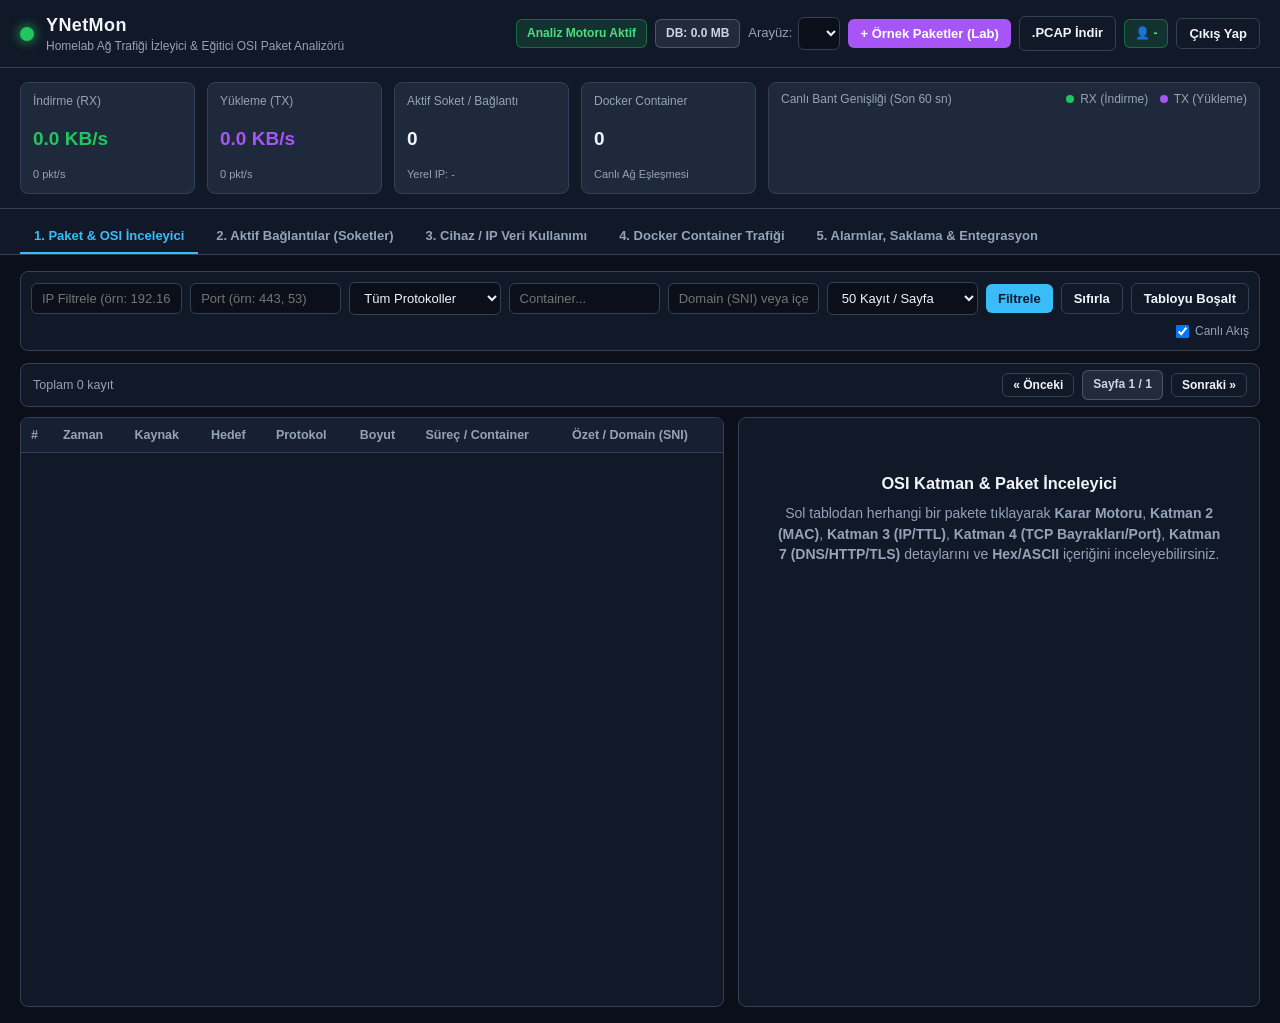
==== static/index.html @ 35a26003 "feat: add OSI packet inspector, auth security, threat decision engine, storage retention, and Bot Hu" ====
<!DOCTYPE html>
<html lang="tr">
<head>
  <meta charset="UTF-8" />
  <meta name="viewport" content="width=device-width, initial-scale=1.0" />
  <title>YNetMon | Homelab Ağ İzleme &amp; OSI Paket Analizörü</title>
  <link rel="stylesheet" href="/static/styles.css" />
</head>
<body>
  <header class="topbar">
    <div class="brand">
      <span class="logo-dot"></span>
      <div>
        <h1>YNetMon</h1>
        <p class="subtitle">Homelab Ağ Trafiği İzleyici &amp; Eğitici OSI Paket Analizörü</p>
      </div>
    </div>

    <div class="top-controls">
      <div id="captureBadge" class="badge badge-ok" title="Aktif trafik analiz modu">
        Analiz Motoru Aktif
      </div>
      <div id="storageBadge" class="badge badge-neutral" title="SQLite Veritabanı Boyutu ve Kayıt Sayısı">
        DB: 0.0 MB
      </div>
      <label class="iface-picker">
        <span>Arayüz:</span>
        <select id="ifaceSelect"></select>
      </label>
      <button id="btnLabTraffic" class="btn btn-accent" title="DNS, TCP 3'lü El Sıkışma, TLS SNI ve HTTP örnek paketleri üret">
        + Örnek Paketler (Lab)
      </button>
      <a href="/api/export/pcap?limit=300" class="btn btn-outline" download>
        .PCAP İndir
      </a>
      <span id="userBadge" class="badge badge-ok">👤 -</span>
      <button id="btnLogout" class="btn btn-outline" title="Güvenli Çıkış">Çıkış Yap</button>
    </div>
  </header>

  <section class="metrics-strip">
    <div class="metric-card">
      <span class="metric-label">İndirme (RX)</span>
      <strong id="metricRx" class="metric-val rx-color">0.0 KB/s</strong>
      <small id="metricRxPps">0 pkt/s</small>
    </div>
    <div class="metric-card">
      <span class="metric-label">Yükleme (TX)</span>
      <strong id="metricTx" class="metric-val tx-color">0.0 KB/s</strong>
      <small id="metricTxPps">0 pkt/s</small>
    </div>
    <div class="metric-card">
      <span class="metric-label">Aktif Soket / Bağlantı</span>
      <strong id="metricConns" class="metric-val">0</strong>
      <small id="metricLocalIp">Yerel IP: -</small>
    </div>
    <div class="metric-card">
      <span class="metric-label">Docker Container</span>
      <strong id="metricDocker" class="metric-val">0</strong>
      <small>Canlı Ağ Eşleşmesi</small>
    </div>
    <div class="chart-card">
      <div class="chart-header">
        <span>Canlı Bant Genişliği (Son 60 sn)</span>
        <span class="chart-legend"><i class="dot-rx"></i> RX (İndirme) <i class="dot-tx"></i> TX (Yükleme)</span>
      </div>
      <canvas id="bwChart" width="600" height="85"></canvas>
    </div>
  </section>

  <nav class="tabs">
    <button class="tab active" data-tab="tab-packets">1. Paket &amp; OSI İnceleyici</button>
    <button class="tab" data-tab="tab-connections">2. Aktif Bağlantılar (Soketler)</button>
    <button class="tab" data-tab="tab-devices">3. Cihaz / IP Veri Kullanımı</button>
    <button class="tab" data-tab="tab-docker">4. Docker Container Trafiği</button>
    <button class="tab" data-tab="tab-alerts">5. Alarmlar, Saklama &amp; Entegrasyon</button>
  </nav>

  <main class="content">
    <!-- TAB 1: PACKET & OSI INSPECTOR -->
    <section id="tab-packets" class="tab-panel active">
      <div class="filter-bar">
        <input type="text" id="filterIp" placeholder="IP Filtrele (örn: 192.168.1.1)" />
        <input type="number" id="filterPort" placeholder="Port (örn: 443, 53)" />
        <select id="filterProto">
          <option value="">Tüm Protokoller</option>
          <option value="TCP">TCP</option>
          <option value="UDP">UDP</option>
          <option value="DNS">DNS</option>
          <option value="TLS">TLS / HTTPS</option>
          <option value="HTTP">HTTP</option>
          <option value="SSH">SSH</option>
          <option value="ICMP">ICMP</option>
        </select>
        <input type="text" id="filterContainer" placeholder="Container..." />
        <input type="text" id="filterSearch" placeholder="Domain (SNI) veya içerik ara..." />
        <select id="pageSizeSelect" title="Sayfa başına gösterilecek paket sayısı">
          <option value="50" selected>50 Kayıt / Sayfa</option>
          <option value="100">100 Kayıt / Sayfa</option>
          <option value="150">150 Kayıt / Sayfa</option>
        </select>
        <button id="btnApplyFilter" class="btn btn-primary">Filtrele</button>
        <button id="btnClearFilter" class="btn btn-outline">Sıfırla</button>
        <button id="btnClearPackets" class="btn btn-outline" title="Kayıtlı paket geçmişini temizle">Tabloyu Boşalt</button>
        <label class="auto-scroll-toggle">
          <input type="checkbox" id="chkLiveStream" checked />
          <span id="liveStreamLabel">Canlı Akış</span>
        </label>
      </div>

      <div class="pagination-bar">
        <span id="packetCountInfo" class="muted">Toplam 0 kayıt</span>
        <div class="pagination-controls">
          <button id="btnPrevPage" class="btn btn-outline btn-sm" disabled>&laquo; Önceki</button>
          <span id="pageIndicator" class="badge badge-neutral">Sayfa 1 / 1</span>
          <button id="btnNextPage" class="btn btn-outline btn-sm" disabled>Sonraki &raquo;</button>
        </div>
      </div>

      <div class="inspector-split">
        <div class="packet-list-pane" id="packetListPane">
          <table class="data-table">
            <thead>
              <tr>
                <th>#</th>
                <th>Zaman</th>
                <th>Kaynak</th>
                <th>Hedef</th>
                <th>Protokol</th>
                <th>Boyut</th>
                <th>Süreç / Container</th>
                <th>Özet / Domain (SNI)</th>
              </tr>
            </thead>
            <tbody id="packetTableBody"></tbody>
          </table>
        </div>

        <div class="packet-detail-pane" id="packetDetailPane">
          <div class="detail-empty">
            <h3>OSI Katman &amp; Paket İnceleyici</h3>
            <p>Sol tablodan herhangi bir pakete tıklayarak <strong>Karar Motoru</strong>, <strong>Katman 2 (MAC)</strong>, <strong>Katman 3 (IP/TTL)</strong>, <strong>Katman 4 (TCP Bayrakları/Port)</strong>, <strong>Katman 7 (DNS/HTTP/TLS)</strong> detaylarını ve <strong>Hex/ASCII</strong> içeriğini inceleyebilirsiniz.</p>
          </div>
        </div>
      </div>
    </section>

    <!-- TAB 2: ACTIVE CONNECTIONS -->
    <section id="tab-connections" class="tab-panel">
      <div class="panel-header">
        <div>
          <h2>Aktif TCP / UDP Soket Bağlantıları</h2>
          <p class="muted">İşletim sistemi çekirdeğindeki anlık açık bağlantılar, ağ sağlayıcıları ve TCP durum (state) açıklamaları.</p>
        </div>
        <button id="btnRefreshConns" class="btn btn-primary">Yenile</button>
      </div>
      <div class="table-wrap table-scroll-bounded">
        <table class="data-table">
          <thead>
            <tr>
              <th>Protokol</th>
              <th>Yerel Adres</th>
              <th>Uzak Adres</th>
              <th>Sağlayıcı / Ağ</th>
              <th>Durum (TCP State)</th>
              <th>Eğitici Açıklama (Networking)</th>
              <th>Süreç (PID)</th>
              <th>Container</th>
            </tr>
          </thead>
          <tbody id="connTableBody"></tbody>
        </table>
      </div>
    </section>

    <!-- TAB 3: DEVICES / IP USAGE -->
    <section id="tab-devices" class="tab-panel">
      <div class="panel-header">
        <div>
          <h2>Cihaz / IP Bazlı Toplam Veri Kullanımı</h2>
          <p class="muted">SQLite veritabanında biriken IP bazlı gönderilen/alınan bayt, paket sayısı ve kullanılan protokoller.</p>
        </div>
        <div class="inline-controls">
          <input type="text" id="deviceSearch" placeholder="IP, Container veya Protokol ara..." />
          <button id="btnSearchDevices" class="btn btn-primary">Ara</button>
        </div>
      </div>
      <div class="table-wrap table-scroll-bounded">
        <table class="data-table">
          <thead>
            <tr>
              <th>IP Adresi</th>
              <th>MAC Adresi</th>
              <th>Container / Etiket</th>
              <th>Gönderilen (TX)</th>
              <th>Alınan (RX)</th>
              <th>Toplam Veri</th>
              <th>Paket (TX / RX)</th>
              <th>Protokoller</th>
              <th>Son Görülme</th>
              <th>İşlem</th>
            </tr>
          </thead>
          <tbody id="deviceTableBody"></tbody>
        </table>
      </div>
    </section>

    <!-- TAB 4: DOCKER CONTAINERS -->
    <section id="tab-docker" class="tab-panel">
      <div class="panel-header">
        <div>
          <h2>Docker Container Ağ Haritası ve Trafiği</h2>
          <p class="muted">Homelab üzerindeki aktif Docker container'ları, IP adresleri, port eşlemeleri ve canlı ağ/kaynak kullanımı.</p>
        </div>
        <button id="btnRefreshDocker" class="btn btn-primary">Container'ları Yenile</button>
      </div>
      <div id="dockerGrid" class="docker-grid"></div>
    </section>

    <!-- TAB 5: ALERTS, STORAGE & INTEGRATION -->
    <section id="tab-alerts" class="tab-panel">
      <div class="alerts-layout">
        <div class="settings-card">
          <h3>Karar Motoru, Saklama &amp; Bildirim Ayarları</h3>
          <form id="settingsForm">
            <h4 style="color:var(--accent);font-size:13px;">1. Merkezi Homelab Bot Gateway &amp; Dış Entegrasyon</h4>
            <div class="form-row">
              <label>
                <span>Bot Hub URL (Giden Bildirim Adresi)</span>
                <input type="url" id="setHubUrl" placeholder="http://127.0.0.1:9090/api/notify" />
              </label>
              <label>
                <span>Entegrasyon &amp; Bot Hub API Key (X-API-Key)</span>
                <input type="text" id="setHubApiKey" placeholder="En az 8 karakterli gizli anahtar" />
              </label>
            </div>
            <div class="osi-learn" style="font-size:11.5px;">
              🔗 <strong>Dış Servis / Bot Sorgu Uç Noktaları (<code>X-API-Key</code> başlığı ile):</strong><br/>
              • <code>GET /api/v1/integration/summary</code> (Anlık hız, bağlantı, DB ve son alarmlar)<br/>
              • <code>GET /api/v1/integration/alerts</code> (Son alarmlar listesi)<br/>
              • <code>GET /api/v1/integration/docker</code> (Çalışan container ağ istatistikleri)
            </div>

            <h4 style="color:var(--accent);font-size:13px;margin-top:4px;">2. Veri Saklama &amp; Disk Optimizasyonu</h4>
            <div class="form-row">
              <label>
                <span>Maksimum Paket Kaydı (100-10000)</span>
                <input type="number" id="setMaxPackets" min="100" max="10000" />
              </label>
              <label>
                <span>Saklama Süresi (Saat: 1-720)</span>
                <input type="number" step="1" id="setRetentionHours" min="1" max="720" />
              </label>
            </div>
            <div class="form-row">
              <label>
                <span>Aynı Akış Tekilleştirme Süresi (Sn: 0-600)</span>
                <input type="number" id="setFlowDedup" min="0" max="600" />
              </label>
              <label>
                <span>Veritabanı Bakımı</span>
                <button type="button" id="btnVacuumDb" class="btn btn-outline" style="width:100%;">Şimdi Optimize Et (Vacuum)</button>
              </label>
            </div>

            <h4 style="color:var(--accent);font-size:13px;margin-top:4px;">3. Doğrudan Telegram &amp; Signal Bildirimi</h4>
            <div class="form-row">
              <label>
                <span>Telegram Bot Token (@BotFather)</span>
                <input type="text" id="setTgToken" placeholder="123456:ABC-DEF..." />
              </label>
              <label>
                <span>Telegram Chat ID</span>
                <div style="display:flex;gap:6px;">
                  <input type="text" id="setTgChat" placeholder="123456789" style="width:100%;" />
                  <button type="button" id="btnDetectTgChat" class="btn btn-outline">Bul</button>
                </div>
              </label>
            </div>
            <div class="form-row">
              <label>
                <span>Signal Yöntemi</span>
                <select id="setSignalMode">
                  <option value="callmebot">CallMeBot (Ücretsiz)</option>
                  <option value="rest_api">Self-Hosted (signal-cli-rest-api)</option>
                </select>
              </label>
              <label>
                <span>Signal Telefon No / UUID</span>
                <input type="text" id="setSignalPhone" placeholder="+905551112233" />
              </label>
            </div>
            <div class="form-row">
              <label>
                <span>Signal API Key / Alıcı No</span>
                <input type="text" id="setSignalTarget" placeholder="API Key veya +905..." />
              </label>
              <label>
                <span>Signal REST URL (Self-Hosted)</span>
                <input type="url" id="setSignalApiUrl" placeholder="http://127.0.0.1:8080" />
              </label>
            </div>

            <h4 style="color:var(--accent);font-size:13px;margin-top:4px;">4. Karar Motoru, Beyaz Liste &amp; Eşikler</h4>
            <label>
              <span>Güvenilir IP Beyaz Listesi (Allowlist - Virgülle ayırın)</span>
              <input type="text" id="setAllowlistIps" placeholder="155.133.250.4, 192.168.1.50" />
            </label>
            <label>
              <span>Discord / Slack / Genel Webhook URL</span>
              <input type="url" id="setWebhookUrl" placeholder="https://discord.com/api/webhooks/..." />
            </label>
            <label>
              <span>İzlenen Kritik Portlar (Sadece dıştan gelen erişimde alarm verir)</span>
              <input type="text" id="setWatchedPorts" placeholder="21,22,23,3389,4444,5900" />
            </label>
            <div class="form-row">
              <label>
                <span>Bant Genişliği Alarm Eşiği (Mbps)</span>
                <input type="number" step="0.5" id="setBwThreshold" />
              </label>
              <label>
                <span>Port Tarama Eşiği (30 sn'de farklı yerel port)</span>
                <input type="number" id="setScanThreshold" />
              </label>
            </div>
            <div class="form-actions">
              <button type="submit" class="btn btn-primary">Ayarları Kaydet</button>
              <button type="button" id="btnTestWebhook" class="btn btn-accent">Test Bildirimi Gönder</button>
            </div>
            <p id="settingsStatus" class="status-msg"></p>
          </form>

          <hr style="border:none;border-top:1px solid var(--border);margin:18px 0;" />
          <h3>Hesap Güvenliği &amp; Şifre Değiştir</h3>
          <form id="passwordForm">
            <label>
              <span>Mevcut Şifre</span>
              <input type="password" id="curPassword" required minlength="8" autocomplete="current-password" />
            </label>
            <label>
              <span>Yeni Şifre (En az 8 karakter)</span>
              <input type="password" id="newPassword" required minlength="8" autocomplete="new-password" />
            </label>
            <div class="form-actions">
              <button type="submit" class="btn btn-primary">Şifreyi Güncelle</button>
            </div>
            <p id="passwordStatus" class="status-msg"></p>
          </form>
        </div>

        <div class="alerts-list-card">
          <div class="panel-header">
            <div>
              <h3>Doğrulanmış Alarmlar</h3>
              <p class="muted">Steam, Cloudflare, Google, yerel tarayıcı ve giden bağlantılar karar motoru tarafından otomatik filtrelenir.</p>
            </div>
            <div style="display:flex;gap:6px;flex-wrap:wrap;">
              <button id="btnClearAlerts" class="btn btn-outline">Alarmları Temizle</button>
              <button id="btnRefreshAlerts" class="btn btn-outline">Yenile</button>
            </div>
          </div>
          <div class="table-wrap table-scroll-bounded">
            <table class="data-table">
              <thead>
                <tr>
                  <th>Zaman</th>
                  <th>Seviye</th>
                  <th>Kural</th>
                  <th>Kaynak -&gt; Hedef</th>
                  <th>Açıklama</th>
                </tr>
              </thead>
              <tbody id="alertsTableBody"></tbody>
            </table>
          </div>
        </div>
      </div>
    </section>
  </main>

  <script src="/static/app.js"></script>
</body>
</html>
---- static/styles.css ----
:root {
  --bg-dark: #0b0f19;
  --bg-panel: #111827;
  --bg-card: #1e293b;
  --bg-hover: #283548;
  --border: #334155;
  --text-main: #f1f5f9;
  --text-muted: #94a3b8;
  --accent: #38bdf8;
  --rx-green: #22c55e;
  --tx-purple: #a855f7;
  --warn: #f59e0b;
  --danger: #ef4444;
}

* {
  box-sizing: border-box;
  margin: 0;
  padding: 0;
}

html, body {
  max-width: 100%;
  overflow-x: hidden;
  background: var(--bg-dark);
  color: var(--text-main);
  font-family: -apple-system, BlinkMacSystemFont, "Segoe UI", Roboto, Ubuntu, sans-serif;
  font-size: 14px;
  line-height: 1.45;
}

/* Header */
.topbar {
  display: flex;
  justify-content: space-between;
  align-items: center;
  padding: 12px 20px;
  background: var(--bg-panel);
  border-bottom: 1px solid var(--border);
  flex-wrap: wrap;
  gap: 12px;
}

.brand {
  display: flex;
  align-items: center;
  gap: 12px;
  min-width: 0;
}

.logo-dot {
  width: 14px;
  height: 14px;
  flex-shrink: 0;
  border-radius: 50%;
  background: var(--rx-green);
  box-shadow: 0 0 12px var(--rx-green);
}

.brand h1 {
  font-size: 18px;
  font-weight: 700;
  letter-spacing: 0.4px;
}

.subtitle {
  font-size: 12px;
  color: var(--text-muted);
}

.top-controls {
  display: flex;
  align-items: center;
  gap: 8px;
  flex-wrap: wrap;
}

.badge {
  padding: 5px 10px;
  border-radius: 6px;
  font-size: 12px;
  font-weight: 600;
  white-space: nowrap;
}

.badge-ok {
  background: rgba(34, 197, 94, 0.15);
  color: #4ade80;
  border: 1px solid rgba(34, 197, 94, 0.4);
}

.badge-warn {
  background: rgba(245, 158, 11, 0.15);
  color: #fbbf24;
  border: 1px solid rgba(245, 158, 11, 0.4);
}

.iface-picker {
  display: flex;
  align-items: center;
  gap: 6px;
  font-size: 13px;
  color: var(--text-muted);
}

input, select {
  width: 100%;
  min-width: 0;
  background: var(--bg-dark);
  color: var(--text-main);
  border: 1px solid var(--border);
  border-radius: 6px;
  padding: 7px 10px;
  font-size: 13px;
}

.iface-picker select {
  width: auto;
}

input:focus, select:focus {
  outline: none;
  border-color: var(--accent);
}

.btn {
  cursor: pointer;
  border: none;
  border-radius: 6px;
  padding: 7px 12px;
  font-size: 13px;
  font-weight: 600;
  text-decoration: none;
  display: inline-flex;
  align-items: center;
  justify-content: center;
  gap: 6px;
  white-space: nowrap;
  flex-shrink: 0;
  transition: opacity 0.15s;
}

.btn:hover {
  opacity: 0.9;
}

.btn-primary {
  background: var(--accent);
  color: #0f172a;
}

.btn-accent {
  background: var(--tx-purple);
  color: #fff;
}

.btn-outline {
  background: transparent;
  color: var(--text-main);
  border: 1px solid var(--border);
}

/* Metrics & Bandwidth Strip */
.metrics-strip {
  display: grid;
  grid-template-columns: repeat(4, minmax(135px, 175px)) minmax(280px, 1fr);
  gap: 12px;
  padding: 14px 20px;
  background: var(--bg-panel);
  border-bottom: 1px solid var(--border);
}

@media (max-width: 1200px) {
  .metrics-strip {
    grid-template-columns: repeat(4, 1fr);
  }
  .chart-card {
    grid-column: 1 / -1;
  }
}

@media (max-width: 680px) {
  .metrics-strip {
    grid-template-columns: repeat(2, 1fr);
    padding: 12px;
  }
  .topbar {
    padding: 12px;
  }
}

.metric-card {
  min-width: 0;
  background: var(--bg-card);
  border: 1px solid var(--border);
  border-radius: 8px;
  padding: 10px 12px;
  display: flex;
  flex-direction: column;
  justify-content: space-between;
}

.metric-label {
  font-size: 12px;
  color: var(--text-muted);
}

.metric-val {
  font-size: 19px;
  font-weight: 700;
  margin: 4px 0;
  white-space: nowrap;
  overflow: hidden;
  text-overflow: ellipsis;
}

.rx-color { color: var(--rx-green); }
.tx-color { color: var(--tx-purple); }

.metric-card small {
  font-size: 11px;
  color: var(--text-muted);
  white-space: nowrap;
  overflow: hidden;
  text-overflow: ellipsis;
}

.chart-card {
  min-width: 0;
  background: var(--bg-card);
  border: 1px solid var(--border);
  border-radius: 8px;
  padding: 8px 12px;
  display: flex;
  flex-direction: column;
}

.chart-header {
  display: flex;
  justify-content: space-between;
  flex-wrap: wrap;
  gap: 6px;
  font-size: 12px;
  color: var(--text-muted);
  margin-bottom: 4px;
}

.chart-legend i {
  display: inline-block;
  width: 8px;
  height: 8px;
  border-radius: 50%;
  margin-left: 8px;
  margin-right: 3px;
}

.dot-rx { background: var(--rx-green); }
.dot-tx { background: var(--tx-purple); }

#bwChart {
  width: 100%;
  height: 72px;
  display: block;
}

.hint-banner {
  background: rgba(56, 189, 248, 0.1);
  border-bottom: 1px solid rgba(56, 189, 248, 0.3);
  color: #bae6fd;
  padding: 8px 20px;
  font-size: 12px;
  word-break: break-word;
}

.hidden {
  display: none !important;
}

/* Navigation Tabs */
.tabs {
  display: flex;
  gap: 4px;
  padding: 10px 20px 0;
  background: var(--bg-panel);
  border-bottom: 1px solid var(--border);
  overflow-x: auto;
  -webkit-overflow-scrolling: touch;
}

.tab {
  background: transparent;
  color: var(--text-muted);
  border: none;
  border-bottom: 2px solid transparent;
  padding: 9px 14px;
  cursor: pointer;
  font-weight: 600;
  font-size: 13px;
  white-space: nowrap;
  flex-shrink: 0;
}

.tab.active {
  color: var(--accent);
  border-bottom-color: var(--accent);
}

.content {
  padding: 16px 20px;
  max-width: 100%;
}

@media (max-width: 680px) {
  .content {
    padding: 12px;
  }
}

.tab-panel {
  display: none;
  min-width: 0;
}

.tab-panel.active {
  display: block;
}

/* Filter Bar */
.filter-bar {
  display: flex;
  gap: 8px;
  flex-wrap: wrap;
  align-items: center;
  margin-bottom: 12px;
  background: var(--bg-panel);
  padding: 10px;
  border-radius: 8px;
  border: 1px solid var(--border);
}

.filter-bar input[type="text"],
.filter-bar input[type="number"],
.filter-bar select {
  flex: 1 1 145px;
  width: auto;
}

.auto-scroll-toggle {
  display: flex;
  align-items: center;
  gap: 6px;
  margin-left: auto;
  font-size: 12px;
  color: var(--text-muted);
  cursor: pointer;
  white-space: nowrap;
}

.auto-scroll-toggle input[type="checkbox"] {
  width: auto;
}

/* Packet & OSI Inspector Split View */
.inspector-split {
  display: grid;
  grid-template-columns: minmax(0, 1.35fr) minmax(0, 1fr);
  gap: 14px;
  height: calc(100vh - 310px);
  min-height: 460px;
}

@media (max-width: 1100px) {
  .inspector-split {
    grid-template-columns: 1fr;
    height: auto;
  }
  .packet-list-pane {
    max-height: 420px;
  }
  .packet-detail-pane {
    max-height: none;
  }
}

.packet-list-pane, .packet-detail-pane {
  min-width: 0;
  background: var(--bg-panel);
  border: 1px solid var(--border);
  border-radius: 8px;
  overflow: auto;
}

.packet-detail-pane {
  padding: 14px;
}

.detail-empty {
  color: var(--text-muted);
  padding: 40px 20px;
  text-align: center;
}

.detail-empty h3 {
  color: var(--text-main);
  margin-bottom: 8px;
}

/* Tables */
.table-wrap {
  width: 100%;
  min-width: 0;
  background: var(--bg-panel);
  border: 1px solid var(--border);
  border-radius: 8px;
  overflow-x: auto;
  -webkit-overflow-scrolling: touch;
}

.data-table {
  width: 100%;
  border-collapse: collapse;
  font-size: 12.5px;
}

.data-table th {
  position: sticky;
  top: 0;
  background: #172033;
  color: var(--text-muted);
  text-align: left;
  padding: 8px 10px;
  font-weight: 600;
  border-bottom: 1px solid var(--border);
  white-space: nowrap;
  z-index: 1;
}

.data-table td {
  padding: 7px 10px;
  border-bottom: 1px solid rgba(51, 65, 85, 0.5);
  white-space: nowrap;
}

.data-table tbody tr {
  cursor: pointer;
}

.data-table tbody tr:hover {
  background: var(--bg-hover);
}

.data-table tbody tr.selected {
  background: rgba(56, 189, 248, 0.18);
}

.proto-pill {
  display: inline-block;
  padding: 2px 7px;
  border-radius: 4px;
  font-size: 11px;
  font-weight: 700;
}

.proto-TCP { background: rgba(56, 189, 248, 0.2); color: #38bdf8; }
.proto-UDP { background: rgba(168, 85, 247, 0.2); color: #c084fc; }
.proto-DNS { background: rgba(34, 197, 94, 0.2); color: #4ade80; }
.proto-TLS, .proto-HTTPS { background: rgba(20, 184, 166, 0.2); color: #2dd4bf; }
.proto-HTTP { background: rgba(245, 158, 11, 0.2); color: #fbbf24; }
.proto-ICMP { background: rgba(239, 68, 68, 0.2); color: #f87171; }

/* OSI Layers */
.osi-layer {
  background: var(--bg-card);
  border: 1px solid var(--border);
  border-left: 4px solid var(--accent);
  border-radius: 6px;
  padding: 10px 12px;
  margin-bottom: 10px;
  word-break: break-word;
}

.osi-layer.l2 { border-left-color: #94a3b8; }
.osi-layer.l3 { border-left-color: #38bdf8; }
.osi-layer.l4 { border-left-color: #a855f7; }
.osi-layer.l7 { border-left-color: #22c55e; }

.osi-layer h4 {
  font-size: 13px;
  margin-bottom: 6px;
  color: var(--text-main);
}

.osi-kv {
  display: flex;
  flex-wrap: wrap;
  gap: 8px 16px;
  font-size: 12px;
  margin-bottom: 6px;
}

.osi-kv span strong {
  color: var(--accent);
}

.osi-learn {
  font-size: 12px;
  color: #cbd5e1;
  background: rgba(15, 23, 42, 0.6);
  padding: 6px 8px;
  border-radius: 4px;
  border-left: 2px solid var(--warn);
  word-break: break-word;
}

.flag-box {
  margin-top: 6px;
  display: flex;
  flex-direction: column;
  gap: 4px;
}

.flag-item {
  font-size: 11.5px;
  background: rgba(168, 85, 247, 0.12);
  border: 1px solid rgba(168, 85, 247, 0.3);
  padding: 4px 8px;
  border-radius: 4px;
}

.hex-viewer {
  background: #070a12;
  color: #38bdf8;
  font-family: "JetBrains Mono", "Fira Code", monospace;
  font-size: 11.5px;
  padding: 10px;
  border-radius: 6px;
  border: 1px solid var(--border);
  overflow-x: auto;
  white-space: pre;
}

.panel-header {
  display: flex;
  justify-content: space-between;
  align-items: center;
  margin-bottom: 12px;
  flex-wrap: wrap;
  gap: 10px;
}

.inline-controls {
  display: flex;
  align-items: center;
  gap: 8px;
  flex-wrap: wrap;
}

.inline-controls input {
  width: 240px;
  max-width: 100%;
}

.muted {
  color: var(--text-muted);
  font-size: 12.5px;
}

/* Docker Cards */
.docker-grid {
  display: grid;
  grid-template-columns: repeat(auto-fill, minmax(290px, 1fr));
  gap: 12px;
}

.docker-card {
  min-width: 0;
  background: var(--bg-panel);
  border: 1px solid var(--border);
  border-radius: 8px;
  padding: 14px;
  display: flex;
  flex-direction: column;
  gap: 8px;
  word-break: break-word;
}

.docker-card h4 {
  font-size: 15px;
  color: var(--accent);
}

/* Alerts & Settings Layout - Fully Responsive */
.alerts-layout {
  display: grid;
  grid-template-columns: minmax(340px, 480px) minmax(0, 1fr);
  gap: 16px;
  align-items: start;
}

@media (max-width: 1080px) {
  .alerts-layout {
    grid-template-columns: 1fr;
  }
}

.settings-card, .alerts-list-card {
  min-width: 0;
  width: 100%;
  background: var(--bg-panel);
  border: 1px solid var(--border);
  border-radius: 8px;
  padding: 16px;
}

.settings-card form {
  display: flex;
  flex-direction: column;
  gap: 12px;
  margin-top: 12px;
}

.settings-card label {
  display: flex;
  flex-direction: column;
  gap: 5px;
  font-size: 12.5px;
  color: var(--text-muted);
  min-width: 0;
}

.form-row {
  display: grid;
  grid-template-columns: repeat(auto-fit, minmax(185px, 1fr));
  gap: 10px;
}

.form-actions {
  display: flex;
  flex-wrap: wrap;
  gap: 8px;
  margin-top: 4px;
}

.status-msg {
  font-size: 12px;
  color: var(--rx-green);
  word-break: break-word;
}

/* Auth / Login styles */
.auth-body {
  display: flex;
  align-items: center;
  justify-content: center;
  min-height: 100vh;
  padding: 20px;
}

.auth-card {
  width: 100%;
  max-width: 400px;
  background: var(--bg-panel);
  border: 1px solid var(--border);
  border-radius: 10px;
  padding: 26px 24px;
  box-shadow: 0 12px 32px rgba(0, 0, 0, 0.45);
}

.auth-form {
  display: flex;
  flex-direction: column;
  gap: 14px;
}

.auth-form label {
  display: flex;
  flex-direction: column;
  gap: 5px;
  font-size: 13px;
  color: var(--text-muted);
}

.auth-error {
  background: rgba(239, 68, 68, 0.15);
  border: 1px solid rgba(239, 68, 68, 0.4);
  color: #fca5a5;
  padding: 8px 10px;
  border-radius: 6px;
  font-size: 12.5px;
}

/* Pagination, Neutral Badge & Bounded Scrollbars */
.badge-neutral {
  background: rgba(148, 163, 184, 0.14);
  color: #cbd5e1;
  border: 1px solid rgba(148, 163, 184, 0.35);
}

.btn-sm {
  padding: 4px 10px;
  font-size: 12px;
}

.pagination-bar {
  display: flex;
  justify-content: space-between;
  align-items: center;
  flex-wrap: wrap;
  gap: 8px;
  margin-bottom: 10px;
  padding: 6px 12px;
  background: var(--bg-panel);
  border: 1px solid var(--border);
  border-radius: 8px;
}

.pagination-controls {
  display: flex;
  align-items: center;
  gap: 8px;
}

.table-scroll-bounded {
  max-height: 580px;
  overflow-y: auto;
}

/* Custom Sleek Scrollbars */
::-webkit-scrollbar {
  width: 8px;
  height: 8px;
}

::-webkit-scrollbar-track {
  background: var(--bg-dark);
}

::-webkit-scrollbar-thumb {
  background: #334155;
  border-radius: 4px;
}

::-webkit-scrollbar-thumb:hover {
  background: #475569;
}
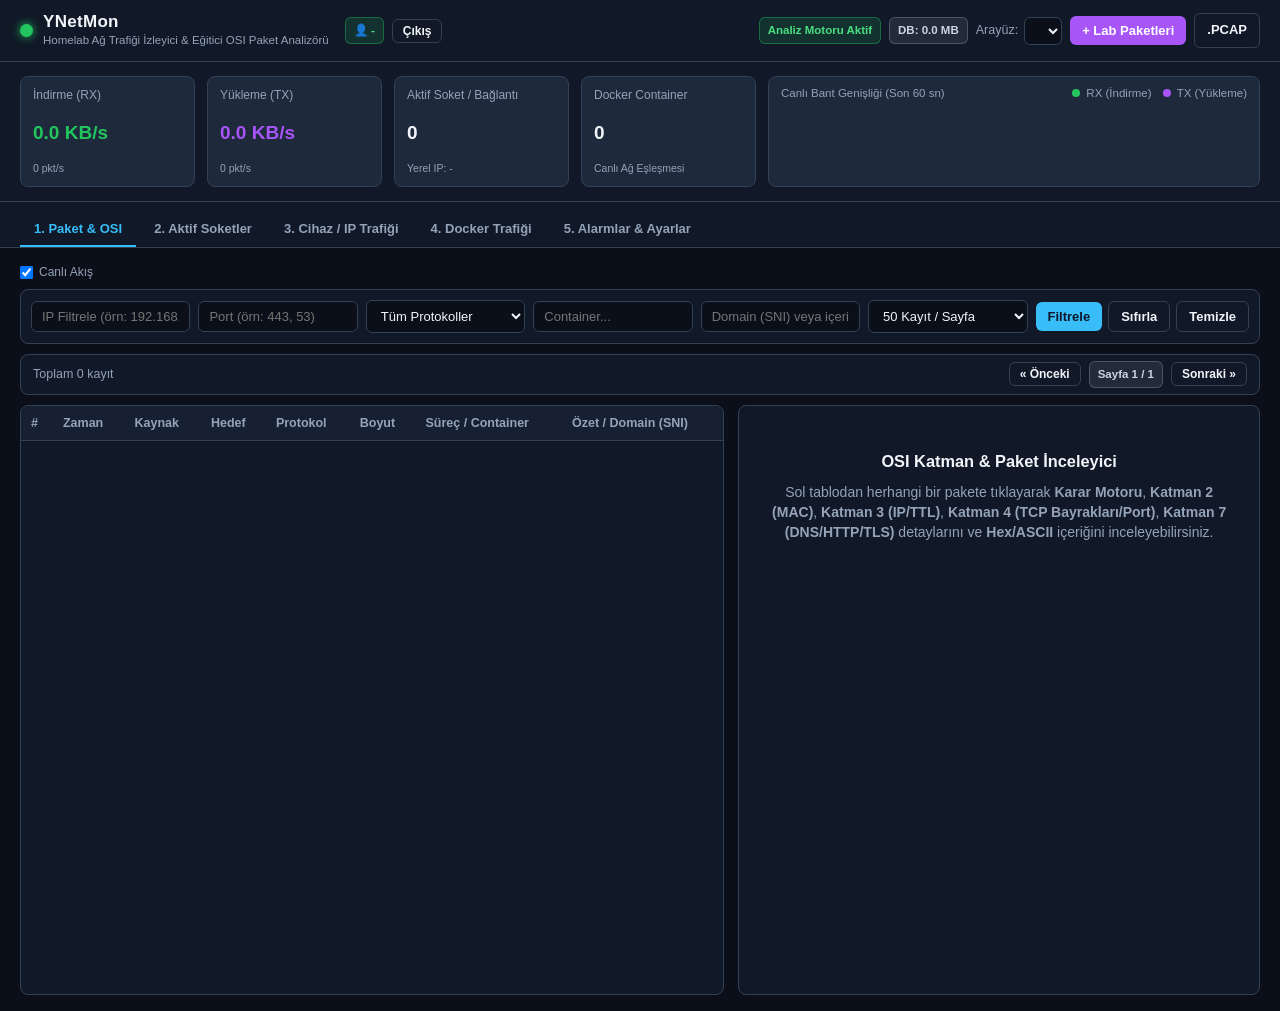
==== commit ace710be: "feat(ui): add mobile responsive layout and touch optimizations" ====
--- a/static/index.html
+++ b/static/index.html
@@ -8,33 +8,41 @@
 </head>
 <body>
   <header class="topbar">
-    <div class="brand">
-      <span class="logo-dot"></span>
-      <div>
-        <h1>YNetMon</h1>
-        <p class="subtitle">Homelab Ağ Trafiği İzleyici &amp; Eğitici OSI Paket Analizörü</p>
-      </div>
-    </div>
-
-    <div class="top-controls">
-      <div id="captureBadge" class="badge badge-ok" title="Aktif trafik analiz modu">
-        Analiz Motoru Aktif
-      </div>
-      <div id="storageBadge" class="badge badge-neutral" title="SQLite Veritabanı Boyutu ve Kayıt Sayısı">
-        DB: 0.0 MB
-      </div>
-      <label class="iface-picker">
-        <span>Arayüz:</span>
-        <select id="ifaceSelect"></select>
-      </label>
-      <button id="btnLabTraffic" class="btn btn-accent" title="DNS, TCP 3'lü El Sıkışma, TLS SNI ve HTTP örnek paketleri üret">
-        + Örnek Paketler (Lab)
-      </button>
-      <a href="/api/export/pcap?limit=300" class="btn btn-outline" download>
-        .PCAP İndir
-      </a>
-      <span id="userBadge" class="badge badge-ok">👤 -</span>
-      <button id="btnLogout" class="btn btn-outline" title="Güvenli Çıkış">Çıkış Yap</button>
+    <div class="topbar-main">
+      <div class="brand">
+        <span class="logo-dot"></span>
+        <div>
+          <h1>YNetMon</h1>
+          <p class="subtitle">Homelab Ağ Trafiği İzleyici &amp; Eğitici OSI Paket Analizörü</p>
+        </div>
+      </div>
+      <div class="user-actions">
+        <span id="userBadge" class="badge badge-ok">👤 -</span>
+        <button id="btnLogout" class="btn btn-outline btn-sm" title="Güvenli Çıkış">Çıkış</button>
+      </div>
+    </div>
+
+    <div class="topbar-sub">
+      <div class="badge-group">
+        <div id="captureBadge" class="badge badge-ok" title="Aktif trafik analiz modu">
+          Analiz Motoru Aktif
+        </div>
+        <div id="storageBadge" class="badge badge-neutral" title="SQLite Veritabanı Boyutu ve Kayıt Sayısı">
+          DB: 0.0 MB
+        </div>
+      </div>
+      <div class="actions-group">
+        <label class="iface-picker">
+          <span>Arayüz:</span>
+          <select id="ifaceSelect"></select>
+        </label>
+        <button id="btnLabTraffic" class="btn btn-accent" title="DNS, TCP 3'lü El Sıkışma, TLS SNI ve HTTP örnek paketleri üret">
+          + Lab Paketleri
+        </button>
+        <a href="/api/export/pcap?limit=300" class="btn btn-outline" download>
+          .PCAP
+        </a>
+      </div>
     </div>
   </header>
 
@@ -69,43 +77,52 @@
   </section>
 
   <nav class="tabs">
-    <button class="tab active" data-tab="tab-packets">1. Paket &amp; OSI İnceleyici</button>
-    <button class="tab" data-tab="tab-connections">2. Aktif Bağlantılar (Soketler)</button>
-    <button class="tab" data-tab="tab-devices">3. Cihaz / IP Veri Kullanımı</button>
-    <button class="tab" data-tab="tab-docker">4. Docker Container Trafiği</button>
-    <button class="tab" data-tab="tab-alerts">5. Alarmlar, Saklama &amp; Entegrasyon</button>
+    <button class="tab active" data-tab="tab-packets">1. Paket &amp; OSI</button>
+    <button class="tab" data-tab="tab-connections">2. Aktif Soketler</button>
+    <button class="tab" data-tab="tab-devices">3. Cihaz / IP Trafiği</button>
+    <button class="tab" data-tab="tab-docker">4. Docker Trafiği</button>
+    <button class="tab" data-tab="tab-alerts">5. Alarmlar &amp; Ayarlar</button>
   </nav>
 
   <main class="content">
     <!-- TAB 1: PACKET & OSI INSPECTOR -->
     <section id="tab-packets" class="tab-panel active">
-      <div class="filter-bar">
-        <input type="text" id="filterIp" placeholder="IP Filtrele (örn: 192.168.1.1)" />
-        <input type="number" id="filterPort" placeholder="Port (örn: 443, 53)" />
-        <select id="filterProto">
-          <option value="">Tüm Protokoller</option>
-          <option value="TCP">TCP</option>
-          <option value="UDP">UDP</option>
-          <option value="DNS">DNS</option>
-          <option value="TLS">TLS / HTTPS</option>
-          <option value="HTTP">HTTP</option>
-          <option value="SSH">SSH</option>
-          <option value="ICMP">ICMP</option>
-        </select>
-        <input type="text" id="filterContainer" placeholder="Container..." />
-        <input type="text" id="filterSearch" placeholder="Domain (SNI) veya içerik ara..." />
-        <select id="pageSizeSelect" title="Sayfa başına gösterilecek paket sayısı">
-          <option value="50" selected>50 Kayıt / Sayfa</option>
-          <option value="100">100 Kayıt / Sayfa</option>
-          <option value="150">150 Kayıt / Sayfa</option>
-        </select>
-        <button id="btnApplyFilter" class="btn btn-primary">Filtrele</button>
-        <button id="btnClearFilter" class="btn btn-outline">Sıfırla</button>
-        <button id="btnClearPackets" class="btn btn-outline" title="Kayıtlı paket geçmişini temizle">Tabloyu Boşalt</button>
-        <label class="auto-scroll-toggle">
-          <input type="checkbox" id="chkLiveStream" checked />
-          <span id="liveStreamLabel">Canlı Akış</span>
-        </label>
+      <div class="filter-wrapper">
+        <div class="filter-header-bar">
+          <button type="button" id="btnToggleFilters" class="btn btn-outline btn-sm filter-toggle-btn">
+            🔍 Filtreler
+          </button>
+          <label class="auto-scroll-toggle">
+            <input type="checkbox" id="chkLiveStream" checked />
+            <span id="liveStreamLabel">Canlı Akış</span>
+          </label>
+        </div>
+        <div class="filter-bar" id="packetFilterBar">
+          <input type="text" id="filterIp" placeholder="IP Filtrele (örn: 192.168.1.1)" />
+          <input type="number" id="filterPort" placeholder="Port (örn: 443, 53)" />
+          <select id="filterProto">
+            <option value="">Tüm Protokoller</option>
+            <option value="TCP">TCP</option>
+            <option value="UDP">UDP</option>
+            <option value="DNS">DNS</option>
+            <option value="TLS">TLS / HTTPS</option>
+            <option value="HTTP">HTTP</option>
+            <option value="SSH">SSH</option>
+            <option value="ICMP">ICMP</option>
+          </select>
+          <input type="text" id="filterContainer" placeholder="Container..." />
+          <input type="text" id="filterSearch" placeholder="Domain (SNI) veya içerik ara..." />
+          <select id="pageSizeSelect" title="Sayfa başına gösterilecek paket sayısı">
+            <option value="50" selected>50 Kayıt / Sayfa</option>
+            <option value="100">100 Kayıt / Sayfa</option>
+            <option value="150">150 Kayıt / Sayfa</option>
+          </select>
+          <div class="filter-actions">
+            <button id="btnApplyFilter" class="btn btn-primary">Filtrele</button>
+            <button id="btnClearFilter" class="btn btn-outline">Sıfırla</button>
+            <button id="btnClearPackets" class="btn btn-outline" title="Kayıtlı paket geçmişini temizle">Temizle</button>
+          </div>
+        </div>
       </div>
 
       <div class="pagination-bar">
@@ -177,11 +194,17 @@
     <section id="tab-devices" class="tab-panel">
       <div class="panel-header">
         <div>
-          <h2>Cihaz / IP Bazlı Toplam Veri Kullanımı</h2>
-          <p class="muted">SQLite veritabanında biriken IP bazlı gönderilen/alınan bayt, paket sayısı ve kullanılan protokoller.</p>
+          <h2>Yerel Ağ Cihazları ve Veri Kullanımı <span id="deviceStatsBadge" class="badge badge-ok">Aktif: - / Toplam: -</span></h2>
+          <p class="muted">Yerel ağdaki (LAN, Docker ve Tailscale) aktif cihazlar, donanım üreticileri, IP/MAC eşleşmeleri ve anlık veri kullanımı.</p>
         </div>
         <div class="inline-controls">
-          <input type="text" id="deviceSearch" placeholder="IP, Container veya Protokol ara..." />
+          <select id="deviceFilter" style="width: auto; min-width: 170px;">
+            <option value="active" selected>Yalnızca Aktif Cihazlar</option>
+            <option value="">Tüm Cihazlar (Aktif + Çevrimdışı)</option>
+            <option value="lan">Fiziksel LAN Cihazları</option>
+            <option value="docker">Docker Container'ları</option>
+          </select>
+          <input type="text" id="deviceSearch" placeholder="Cihaz Adı, IP veya Donanım ara..." />
           <button id="btnSearchDevices" class="btn btn-primary">Ara</button>
         </div>
       </div>
@@ -189,16 +212,16 @@
         <table class="data-table">
           <thead>
             <tr>
+              <th>Cihaz / İsim</th>
               <th>IP Adresi</th>
-              <th>MAC Adresi</th>
-              <th>Container / Etiket</th>
+              <th>Donanım / Üretici</th>
+              <th>Tür / Container</th>
+              <th>Durum</th>
               <th>Gönderilen (TX)</th>
               <th>Alınan (RX)</th>
               <th>Toplam Veri</th>
-              <th>Paket (TX / RX)</th>
-              <th>Protokoller</th>
               <th>Son Görülme</th>
-              <th>İşlem</th>
+              <th>İşlemler</th>
             </tr>
           </thead>
           <tbody id="deviceTableBody"></tbody>
--- a/static/styles.css
+++ b/static/styles.css
@@ -32,53 +32,100 @@
 /* Header */
 .topbar {
   display: flex;
-  justify-content: space-between;
-  align-items: center;
-  padding: 12px 20px;
+  flex-direction: column;
+  padding: 10px 16px;
   background: var(--bg-panel);
   border-bottom: 1px solid var(--border);
+  gap: 10px;
+}
+
+@media (min-width: 900px) {
+  .topbar {
+    flex-direction: row;
+    justify-content: space-between;
+    align-items: center;
+    padding: 12px 20px;
+  }
+}
+
+.topbar-main {
+  display: flex;
+  align-items: center;
+  justify-content: space-between;
+  width: 100%;
+}
+
+@media (min-width: 900px) {
+  .topbar-main {
+    width: auto;
+    gap: 16px;
+  }
+}
+
+.topbar-sub {
+  display: flex;
+  align-items: center;
   flex-wrap: wrap;
-  gap: 12px;
+  gap: 8px;
+  width: 100%;
+}
+
+@media (min-width: 900px) {
+  .topbar-sub {
+    width: auto;
+    justify-content: flex-end;
+  }
+}
+
+.badge-group, .actions-group, .user-actions {
+  display: flex;
+  align-items: center;
+  flex-wrap: wrap;
+  gap: 8px;
+}
+
+.user-actions {
+  flex-shrink: 0;
 }
 
 .brand {
   display: flex;
   align-items: center;
-  gap: 12px;
+  gap: 10px;
   min-width: 0;
 }
 
 .logo-dot {
-  width: 14px;
-  height: 14px;
+  width: 13px;
+  height: 13px;
   flex-shrink: 0;
   border-radius: 50%;
   background: var(--rx-green);
-  box-shadow: 0 0 12px var(--rx-green);
+  box-shadow: 0 0 10px var(--rx-green);
 }
 
 .brand h1 {
-  font-size: 18px;
+  font-size: 17px;
   font-weight: 700;
-  letter-spacing: 0.4px;
+  letter-spacing: 0.3px;
+  line-height: 1.2;
 }
 
 .subtitle {
-  font-size: 12px;
-  color: var(--text-muted);
-}
-
-.top-controls {
-  display: flex;
-  align-items: center;
-  gap: 8px;
-  flex-wrap: wrap;
+  font-size: 11.5px;
+  color: var(--text-muted);
+}
+
+@media (max-width: 600px) {
+  .subtitle {
+    display: none;
+  }
 }
 
 .badge {
-  padding: 5px 10px;
+  padding: 4px 8px;
   border-radius: 6px;
-  font-size: 12px;
+  font-size: 11.5px;
   font-weight: 600;
   white-space: nowrap;
 }
@@ -95,11 +142,17 @@
   border: 1px solid rgba(245, 158, 11, 0.4);
 }
 
+.badge-neutral {
+  background: rgba(148, 163, 184, 0.14);
+  color: #cbd5e1;
+  border: 1px solid rgba(148, 163, 184, 0.35);
+}
+
 .iface-picker {
   display: flex;
   align-items: center;
   gap: 6px;
-  font-size: 13px;
+  font-size: 12.5px;
   color: var(--text-muted);
 }
 
@@ -116,6 +169,8 @@
 
 .iface-picker select {
   width: auto;
+  padding: 5px 8px;
+  font-size: 12px;
 }
 
 input:focus, select:focus {
@@ -137,7 +192,7 @@
   gap: 6px;
   white-space: nowrap;
   flex-shrink: 0;
-  transition: opacity 0.15s;
+  transition: opacity 0.15s, background-color 0.15s;
 }
 
 .btn:hover {
@@ -179,13 +234,17 @@
   }
 }
 
-@media (max-width: 680px) {
+@media (max-width: 768px) {
   .metrics-strip {
     grid-template-columns: repeat(2, 1fr);
-    padding: 12px;
-  }
-  .topbar {
-    padding: 12px;
+    padding: 10px 12px;
+    gap: 8px;
+  }
+}
+
+@media (max-width: 440px) {
+  .metrics-strip {
+    grid-template-columns: repeat(2, 1fr);
   }
 }
 
@@ -194,31 +253,44 @@
   background: var(--bg-card);
   border: 1px solid var(--border);
   border-radius: 8px;
-  padding: 10px 12px;
+  padding: 8px 10px;
   display: flex;
   flex-direction: column;
   justify-content: space-between;
 }
 
 .metric-label {
-  font-size: 12px;
+  font-size: 11px;
   color: var(--text-muted);
 }
 
 .metric-val {
-  font-size: 19px;
+  font-size: 16px;
   font-weight: 700;
-  margin: 4px 0;
+  margin: 3px 0;
   white-space: nowrap;
   overflow: hidden;
   text-overflow: ellipsis;
 }
 
+@media (min-width: 769px) {
+  .metric-card {
+    padding: 10px 12px;
+  }
+  .metric-label {
+    font-size: 12px;
+  }
+  .metric-val {
+    font-size: 19px;
+    margin: 4px 0;
+  }
+}
+
 .rx-color { color: var(--rx-green); }
 .tx-color { color: var(--tx-purple); }
 
 .metric-card small {
-  font-size: 11px;
+  font-size: 10.5px;
   color: var(--text-muted);
   white-space: nowrap;
   overflow: hidden;
@@ -238,9 +310,10 @@
 .chart-header {
   display: flex;
   justify-content: space-between;
+  align-items: center;
   flex-wrap: wrap;
-  gap: 6px;
-  font-size: 12px;
+  gap: 4px;
+  font-size: 11.5px;
   color: var(--text-muted);
   margin-bottom: 4px;
 }
@@ -259,8 +332,14 @@
 
 #bwChart {
   width: 100%;
-  height: 72px;
+  height: 64px;
   display: block;
+}
+
+@media (min-width: 769px) {
+  #bwChart {
+    height: 72px;
+  }
 }
 
 .hint-banner {
@@ -280,11 +359,22 @@
 .tabs {
   display: flex;
   gap: 4px;
-  padding: 10px 20px 0;
+  padding: 8px 12px 0;
   background: var(--bg-panel);
   border-bottom: 1px solid var(--border);
   overflow-x: auto;
   -webkit-overflow-scrolling: touch;
+  scrollbar-width: none;
+}
+
+.tabs::-webkit-scrollbar {
+  display: none;
+}
+
+@media (min-width: 769px) {
+  .tabs {
+    padding: 10px 20px 0;
+  }
 }
 
 .tab {
@@ -292,12 +382,19 @@
   color: var(--text-muted);
   border: none;
   border-bottom: 2px solid transparent;
-  padding: 9px 14px;
+  padding: 8px 12px;
   cursor: pointer;
   font-weight: 600;
-  font-size: 13px;
+  font-size: 12.5px;
   white-space: nowrap;
   flex-shrink: 0;
+}
+
+@media (min-width: 769px) {
+  .tab {
+    padding: 9px 14px;
+    font-size: 13px;
+  }
 }
 
 .tab.active {
@@ -306,13 +403,13 @@
 }
 
 .content {
-  padding: 16px 20px;
+  padding: 10px 12px;
   max-width: 100%;
 }
 
-@media (max-width: 680px) {
+@media (min-width: 769px) {
   .content {
-    padding: 12px;
+    padding: 16px 20px;
   }
 }
 
@@ -325,31 +422,81 @@
   display: block;
 }
 
-/* Filter Bar */
+/* Filter Wrapper & Filter Bar */
+.filter-wrapper {
+  margin-bottom: 10px;
+}
+
+.filter-header-bar {
+  display: flex;
+  justify-content: space-between;
+  align-items: center;
+  gap: 8px;
+  margin-bottom: 8px;
+}
+
+.filter-toggle-btn {
+  display: inline-flex;
+}
+
+@media (min-width: 769px) {
+  .filter-toggle-btn {
+    display: none;
+  }
+}
+
 .filter-bar {
   display: flex;
   gap: 8px;
   flex-wrap: wrap;
   align-items: center;
-  margin-bottom: 12px;
   background: var(--bg-panel);
   padding: 10px;
   border-radius: 8px;
   border: 1px solid var(--border);
 }
 
+@media (max-width: 768px) {
+  .filter-bar {
+    display: none;
+  }
+  .filter-bar.open {
+    display: grid;
+    grid-template-columns: 1fr 1fr;
+    gap: 8px;
+  }
+  .filter-bar.open input[type="text"]#filterSearch,
+  .filter-bar.open select#pageSizeSelect {
+    grid-column: 1 / -1;
+  }
+  .filter-bar.open .filter-actions {
+    grid-column: 1 / -1;
+    display: flex;
+    gap: 6px;
+    width: 100%;
+  }
+  .filter-bar.open .filter-actions .btn {
+    flex: 1;
+  }
+}
+
 .filter-bar input[type="text"],
 .filter-bar input[type="number"],
 .filter-bar select {
-  flex: 1 1 145px;
+  flex: 1 1 135px;
   width: auto;
 }
 
+.filter-actions {
+  display: flex;
+  gap: 6px;
+  align-items: center;
+}
+
 .auto-scroll-toggle {
   display: flex;
   align-items: center;
   gap: 6px;
-  margin-left: auto;
   font-size: 12px;
   color: var(--text-muted);
   cursor: pointer;
@@ -369,16 +516,21 @@
   min-height: 460px;
 }
 
-@media (max-width: 1100px) {
+@media (max-width: 1080px) {
   .inspector-split {
-    grid-template-columns: 1fr;
+    display: flex;
+    flex-direction: column;
     height: auto;
+    min-height: unset;
+    gap: 12px;
   }
   .packet-list-pane {
-    max-height: 420px;
+    max-height: 380px;
+    width: 100%;
   }
   .packet-detail-pane {
     max-height: none;
+    width: 100%;
   }
 }
 
@@ -388,15 +540,22 @@
   border: 1px solid var(--border);
   border-radius: 8px;
   overflow: auto;
+  -webkit-overflow-scrolling: touch;
 }
 
 .packet-detail-pane {
-  padding: 14px;
+  padding: 12px;
+}
+
+@media (min-width: 769px) {
+  .packet-detail-pane {
+    padding: 14px;
+  }
 }
 
 .detail-empty {
   color: var(--text-muted);
-  padding: 40px 20px;
+  padding: 30px 16px;
   text-align: center;
 }
 
@@ -419,7 +578,13 @@
 .data-table {
   width: 100%;
   border-collapse: collapse;
-  font-size: 12.5px;
+  font-size: 12px;
+}
+
+@media (min-width: 769px) {
+  .data-table {
+    font-size: 12.5px;
+  }
 }
 
 .data-table th {
@@ -443,6 +608,7 @@
 
 .data-table tbody tr {
   cursor: pointer;
+  -webkit-tap-highlight-color: transparent;
 }
 
 .data-table tbody tr:hover {
@@ -451,6 +617,55 @@
 
 .data-table tbody tr.selected {
   background: rgba(56, 189, 248, 0.18);
+}
+
+/* Responsive Table Columns for Phones */
+@media (max-width: 680px) {
+  /* Tab 1: Paket tablosu */
+  #packetTableBody td:nth-child(1),
+  .packet-list-pane thead th:nth-child(1),
+  #packetTableBody td:nth-child(6),
+  .packet-list-pane thead th:nth-child(6),
+  #packetTableBody td:nth-child(7),
+  .packet-list-pane thead th:nth-child(7) {
+    display: none;
+  }
+
+  /* Tab 2: Aktif Bağlantılar tablosu */
+  #connTableBody td:nth-child(4),
+  #tab-connections thead th:nth-child(4),
+  #connTableBody td:nth-child(7),
+  #tab-connections thead th:nth-child(7) {
+    display: none;
+  }
+
+  #connTableBody td:nth-child(6),
+  #tab-connections thead th:nth-child(6) {
+    max-width: 140px;
+    white-space: normal;
+    font-size: 11px;
+    line-height: 1.3;
+  }
+
+  /* Tab 3: Cihazlar tablosu */
+  #deviceTableBody td:nth-child(3),
+  #tab-devices thead th:nth-child(3),
+  #deviceTableBody td:nth-child(6),
+  #tab-devices thead th:nth-child(6),
+  #deviceTableBody td:nth-child(7),
+  #tab-devices thead th:nth-child(7) {
+    display: none;
+  }
+
+  /* Tab 5: Alarmlar tablosu */
+  #alertsTableBody td:nth-child(3),
+  #tab-alerts thead th:nth-child(3) {
+    display: none;
+  }
+  #alertsTableBody td:nth-child(5) {
+    max-width: 140px;
+    white-space: normal;
+  }
 }
 
 .proto-pill {
@@ -469,6 +684,17 @@
 .proto-ICMP { background: rgba(239, 68, 68, 0.2); color: #f87171; }
 
 /* OSI Layers */
+.detail-mobile-back {
+  display: none;
+  margin-bottom: 10px;
+}
+
+@media (max-width: 1080px) {
+  .detail-mobile-back {
+    display: block;
+  }
+}
+
 .osi-layer {
   background: var(--bg-card);
   border: 1px solid var(--border);
@@ -479,9 +705,12 @@
   word-break: break-word;
 }
 
+.osi-layer.l1 { border-left-color: #f97316; }
 .osi-layer.l2 { border-left-color: #94a3b8; }
 .osi-layer.l3 { border-left-color: #38bdf8; }
 .osi-layer.l4 { border-left-color: #a855f7; }
+.osi-layer.l5 { border-left-color: #ec4899; }
+.osi-layer.l6 { border-left-color: #eab308; }
 .osi-layer.l7 { border-left-color: #22c55e; }
 
 .osi-layer h4 {
@@ -491,9 +720,9 @@
 }
 
 .osi-kv {
-  display: flex;
-  flex-wrap: wrap;
-  gap: 8px 16px;
+  display: grid;
+  grid-template-columns: repeat(auto-fit, minmax(130px, 1fr));
+  gap: 6px 12px;
   font-size: 12px;
   margin-bottom: 6px;
 }
@@ -503,7 +732,7 @@
 }
 
 .osi-learn {
-  font-size: 12px;
+  font-size: 11.5px;
   color: #cbd5e1;
   background: rgba(15, 23, 42, 0.6);
   padding: 6px 8px;
@@ -531,8 +760,8 @@
   background: #070a12;
   color: #38bdf8;
   font-family: "JetBrains Mono", "Fira Code", monospace;
-  font-size: 11.5px;
-  padding: 10px;
+  font-size: 10.5px;
+  padding: 8px;
   border-radius: 6px;
   border: 1px solid var(--border);
   overflow-x: auto;
@@ -560,6 +789,24 @@
   max-width: 100%;
 }
 
+@media (max-width: 680px) {
+  .panel-header {
+    flex-direction: column;
+    align-items: stretch;
+    gap: 8px;
+  }
+  .inline-controls {
+    flex-direction: column;
+    align-items: stretch;
+    width: 100%;
+  }
+  .inline-controls input,
+  .inline-controls select,
+  .inline-controls button {
+    width: 100% !important;
+  }
+}
+
 .muted {
   color: var(--text-muted);
   font-size: 12.5px;
@@ -568,8 +815,14 @@
 /* Docker Cards */
 .docker-grid {
   display: grid;
-  grid-template-columns: repeat(auto-fill, minmax(290px, 1fr));
+  grid-template-columns: repeat(auto-fill, minmax(260px, 1fr));
   gap: 12px;
+}
+
+@media (max-width: 500px) {
+  .docker-grid {
+    grid-template-columns: 1fr;
+  }
 }
 
 .docker-card {
@@ -577,7 +830,7 @@
   background: var(--bg-panel);
   border: 1px solid var(--border);
   border-radius: 8px;
-  padding: 14px;
+  padding: 12px 14px;
   display: flex;
   flex-direction: column;
   gap: 8px;
@@ -612,6 +865,12 @@
   padding: 16px;
 }
 
+@media (max-width: 600px) {
+  .settings-card, .alerts-list-card {
+    padding: 12px;
+  }
+}
+
 .settings-card form {
   display: flex;
   flex-direction: column;
@@ -634,11 +893,27 @@
   gap: 10px;
 }
 
+@media (max-width: 600px) {
+  .form-row {
+    grid-template-columns: 1fr;
+    gap: 8px;
+  }
+}
+
 .form-actions {
   display: flex;
   flex-wrap: wrap;
   gap: 8px;
   margin-top: 4px;
+}
+
+@media (max-width: 600px) {
+  .form-actions {
+    flex-direction: column;
+  }
+  .form-actions .btn {
+    width: 100%;
+  }
 }
 
 .status-msg {
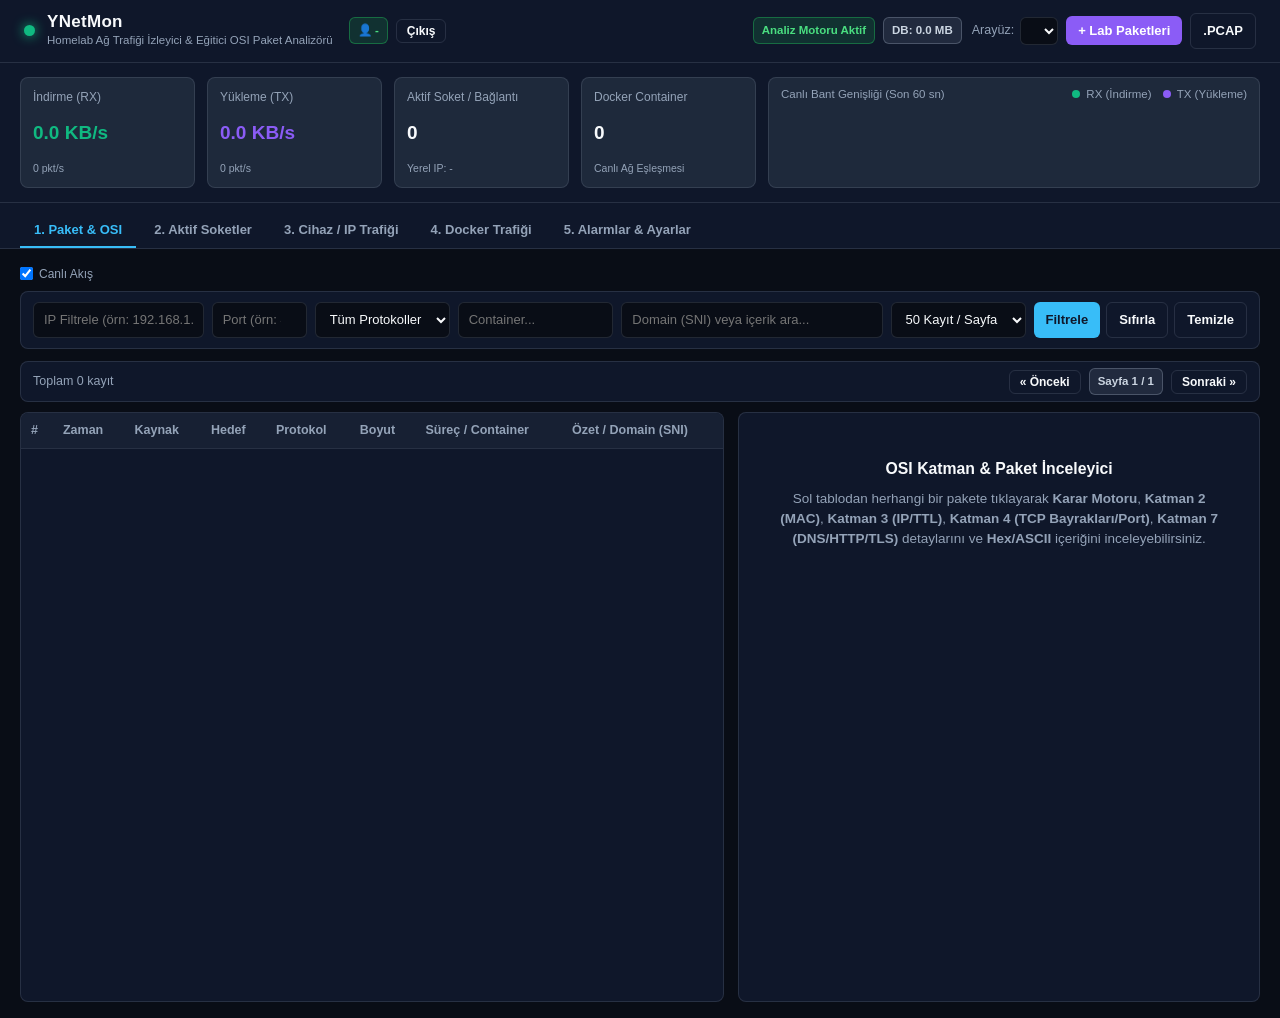
==== commit abea03f2: "feat(storage): add disk persistence toggle and optimize memory buffering" ====
--- a/static/index.html
+++ b/static/index.html
@@ -254,18 +254,66 @@
                 <input type="url" id="setHubUrl" placeholder="http://127.0.0.1:9090/api/notify" />
               </label>
               <label>
-                <span>Entegrasyon &amp; Bot Hub API Key (X-API-Key)</span>
+                <span>Legacy Hub Key (Opsiyonel Geriye Uyumluluk)</span>
                 <input type="text" id="setHubApiKey" placeholder="En az 8 karakterli gizli anahtar" />
               </label>
             </div>
+
+            <!-- API Keys Section -->
+            <div style="margin-top:10px;margin-bottom:12px;padding:10px;background:rgba(255,255,255,0.03);border:1px solid var(--border);border-radius:6px;">
+              <div style="display:flex;justify-content:space-between;align-items:center;margin-bottom:8px;">
+                <span style="font-weight:600;font-size:12.5px;color:var(--text);">🔑 YNetMon API Anahtarları (REST / Bot / Entegrasyon)</span>
+              </div>
+              <div style="display:flex;gap:6px;margin-bottom:8px;">
+                <input type="text" id="newKeyName" placeholder="Anahtar Açıklaması (Örn: Telegram Bot, YDevHub)" style="flex:1;font-size:12px;padding:5px 8px;" />
+                <button type="button" id="btnCreateApiKey" class="btn btn-primary btn-sm">+ Yeni Anahtar Üret</button>
+              </div>
+              <div id="newKeyAlert" style="display:none;padding:8px;background:rgba(34,197,94,0.15);border:1px solid #22c55e;border-radius:4px;margin-bottom:8px;font-size:12px;">
+                <span style="color:#22c55e;font-weight:bold;">Üretilen API Key (Sadece bir kez gösterilir):</span><br/>
+                <code id="newKeySecret" style="display:block;margin:4px 0;word-break:break-all;color:#e2e8f0;background:#0f172a;padding:4px 6px;border-radius:3px;"></code>
+                <span style="font-size:11px;color:#94a3b8;">Lütfen bu anahtarı güvenli yere kopyalayın.</span>
+              </div>
+              <div class="table-wrap" style="max-height:160px;overflow-y:auto;">
+                <table class="data-table" style="font-size:11.5px;">
+                  <thead>
+                    <tr>
+                      <th>Prefix</th>
+                      <th>Tanım</th>
+                      <th>Rol</th>
+                      <th>Oluşturulma</th>
+                      <th>Son Kullanım</th>
+                      <th>İşlem</th>
+                    </tr>
+                  </thead>
+                  <tbody id="apiKeysTableBody">
+                    <tr><td colspan="6" class="muted" style="text-align:center;">API anahtarları yükleniyor...</td></tr>
+                  </tbody>
+                </table>
+              </div>
+            </div>
+
             <div class="osi-learn" style="font-size:11.5px;">
-              🔗 <strong>Dış Servis / Bot Sorgu Uç Noktaları (<code>X-API-Key</code> başlığı ile):</strong><br/>
+              🔗 <strong>Dış Servis / Bot Sorgu Uç Noktaları (<code>X-API-Key</code> veya <code>Bearer</code> başlığı ile):</strong><br/>
               • <code>GET /api/v1/integration/summary</code> (Anlık hız, bağlantı, DB ve son alarmlar)<br/>
               • <code>GET /api/v1/integration/alerts</code> (Son alarmlar listesi)<br/>
+              • <code>GET /api/v1/integration/devices</code> (Ağdaki cihazlar ve durumları)<br/>
+              • <code>GET /api/v1/integration/connections</code> (Anlık aktif TCP/UDP bağlantıları)<br/>
               • <code>GET /api/v1/integration/docker</code> (Çalışan container ağ istatistikleri)
             </div>
 
             <h4 style="color:var(--accent);font-size:13px;margin-top:4px;">2. Veri Saklama &amp; Disk Optimizasyonu</h4>
+            <div style="background:rgba(255,255,255,0.03);border:1px solid var(--border);border-radius:6px;padding:10px 12px;margin-bottom:12px;">
+              <label style="display:flex;align-items:flex-start;gap:10px;cursor:pointer;margin:0;">
+                <input type="checkbox" id="setDiskPersistence" style="width:auto;margin-top:3px;cursor:pointer;" />
+                <div>
+                  <strong style="color:var(--fg);font-size:13px;">Diske Paket Kaydı (Disk Persistence)</strong>
+                  <p style="margin:2px 0 0;font-size:11px;color:var(--muted);line-height:1.4;">
+                    <strong>Kapalı (Önerilen):</strong> Paketler yalnızca RAM'de (son 5.000 paket, ~22 MB) saklanır; diske paket I/O yapılmaz.<br/>
+                    <strong>Açık:</strong> Paketler toplu olarak SQLite <code>packets</code> tablosuna kalıcı olarak yazılır.
+                  </p>
+                </div>
+              </label>
+            </div>
             <div class="form-row">
               <label>
                 <span>Maksimum Paket Kaydı (100-10000)</span>
--- a/static/styles.css
+++ b/static/styles.css
@@ -1,14 +1,16 @@
 :root {
-  --bg-dark: #0b0f19;
-  --bg-panel: #111827;
+  --bg-dark: #090d16;
+  --bg-panel: #0f172a;
   --bg-card: #1e293b;
-  --bg-hover: #283548;
-  --border: #334155;
-  --text-main: #f1f5f9;
+  --bg-hover: #334155;
+  --border: rgba(148, 163, 184, 0.18);
+  --border-focus: #38bdf8;
+  --text-main: #f8fafc;
   --text-muted: #94a3b8;
   --accent: #38bdf8;
-  --rx-green: #22c55e;
-  --tx-purple: #a855f7;
+  --accent-glow: rgba(56, 189, 248, 0.25);
+  --rx-green: #10b981;
+  --tx-purple: #8b5cf6;
   --warn: #f59e0b;
   --danger: #ef4444;
 }
@@ -24,27 +26,29 @@
   overflow-x: hidden;
   background: var(--bg-dark);
   color: var(--text-main);
-  font-family: -apple-system, BlinkMacSystemFont, "Segoe UI", Roboto, Ubuntu, sans-serif;
-  font-size: 14px;
-  line-height: 1.45;
+  font-family: -apple-system, BlinkMacSystemFont, "Segoe UI", Roboto, "Helvetica Neue", Arial, sans-serif;
+  font-size: 13.5px;
+  line-height: 1.5;
+  -webkit-font-smoothing: antialiased;
 }
 
 /* Header */
 .topbar {
   display: flex;
   flex-direction: column;
-  padding: 10px 16px;
+  padding: 12px 16px;
   background: var(--bg-panel);
   border-bottom: 1px solid var(--border);
-  gap: 10px;
-}
-
-@media (min-width: 900px) {
+  gap: 12px;
+}
+
+@media (min-width: 1024px) {
   .topbar {
     flex-direction: row;
     justify-content: space-between;
     align-items: center;
-    padding: 12px 20px;
+    padding: 12px 24px;
+    gap: 16px;
   }
 }
 
@@ -53,12 +57,12 @@
   align-items: center;
   justify-content: space-between;
   width: 100%;
-}
-
-@media (min-width: 900px) {
+  gap: 16px;
+}
+
+@media (min-width: 1024px) {
   .topbar-main {
     width: auto;
-    gap: 16px;
   }
 }
 
@@ -66,11 +70,11 @@
   display: flex;
   align-items: center;
   flex-wrap: wrap;
-  gap: 8px;
+  gap: 10px;
   width: 100%;
 }
 
-@media (min-width: 900px) {
+@media (min-width: 1024px) {
   .topbar-sub {
     width: auto;
     justify-content: flex-end;
@@ -86,22 +90,29 @@
 
 .user-actions {
   flex-shrink: 0;
+  margin-left: auto;
+}
+
+@media (min-width: 1024px) {
+  .user-actions {
+    margin-left: 0;
+  }
 }
 
 .brand {
   display: flex;
   align-items: center;
-  gap: 10px;
+  gap: 12px;
   min-width: 0;
 }
 
 .logo-dot {
-  width: 13px;
-  height: 13px;
+  width: 11px;
+  height: 11px;
   flex-shrink: 0;
   border-radius: 50%;
   background: var(--rx-green);
-  box-shadow: 0 0 10px var(--rx-green);
+  box-shadow: 0 0 12px var(--rx-green);
 }
 
 .brand h1 {
@@ -165,6 +176,7 @@
   border-radius: 6px;
   padding: 7px 10px;
   font-size: 13px;
+  transition: border-color 0.15s, box-shadow 0.15s;
 }
 
 .iface-picker select {
@@ -175,7 +187,8 @@
 
 input:focus, select:focus {
   outline: none;
-  border-color: var(--accent);
+  border-color: var(--border-focus);
+  box-shadow: 0 0 0 2px var(--accent-glow);
 }
 
 .btn {
@@ -424,7 +437,7 @@
 
 /* Filter Wrapper & Filter Bar */
 .filter-wrapper {
-  margin-bottom: 10px;
+  margin-bottom: 12px;
 }
 
 .filter-header-bar {
@@ -439,7 +452,7 @@
   display: inline-flex;
 }
 
-@media (min-width: 769px) {
+@media (min-width: 900px) {
   .filter-toggle-btn {
     display: none;
   }
@@ -449,14 +462,66 @@
   display: flex;
   gap: 8px;
   flex-wrap: wrap;
-  align-items: center;
+  align-items: stretch;
   background: var(--bg-panel);
-  padding: 10px;
+  padding: 10px 12px;
   border-radius: 8px;
   border: 1px solid var(--border);
 }
 
-@media (max-width: 768px) {
+.filter-bar input[type="text"],
+.filter-bar input[type="number"],
+.filter-bar select {
+  height: 36px;
+  padding: 6px 10px;
+  font-size: 13px;
+  line-height: 1.2;
+  border-radius: 6px;
+}
+
+#filterIp {
+  flex: 1 1 140px;
+  min-width: 130px;
+}
+
+#filterPort {
+  flex: 0 1 95px;
+  min-width: 85px;
+}
+
+#filterProto {
+  flex: 0 1 135px;
+  min-width: 125px;
+}
+
+#filterContainer {
+  flex: 1 1 125px;
+  min-width: 110px;
+}
+
+#filterSearch {
+  flex: 2 1 200px;
+  min-width: 170px;
+}
+
+#pageSizeSelect {
+  flex: 0 1 135px;
+  min-width: 125px;
+}
+
+.filter-actions {
+  display: flex;
+  gap: 6px;
+  align-items: center;
+  margin-left: auto;
+}
+
+.filter-actions .btn {
+  height: 36px;
+  padding: 0 12px;
+}
+
+@media (max-width: 899px) {
   .filter-bar {
     display: none;
   }
@@ -474,25 +539,13 @@
     display: flex;
     gap: 6px;
     width: 100%;
+    margin-left: 0;
   }
   .filter-bar.open .filter-actions .btn {
     flex: 1;
   }
 }
 
-.filter-bar input[type="text"],
-.filter-bar input[type="number"],
-.filter-bar select {
-  flex: 1 1 135px;
-  width: auto;
-}
-
-.filter-actions {
-  display: flex;
-  gap: 6px;
-  align-items: center;
-}
-
 .auto-scroll-toggle {
   display: flex;
   align-items: center;
@@ -505,6 +558,7 @@
 
 .auto-scroll-toggle input[type="checkbox"] {
   width: auto;
+  cursor: pointer;
 }
 
 /* Packet & OSI Inspector Split View */
